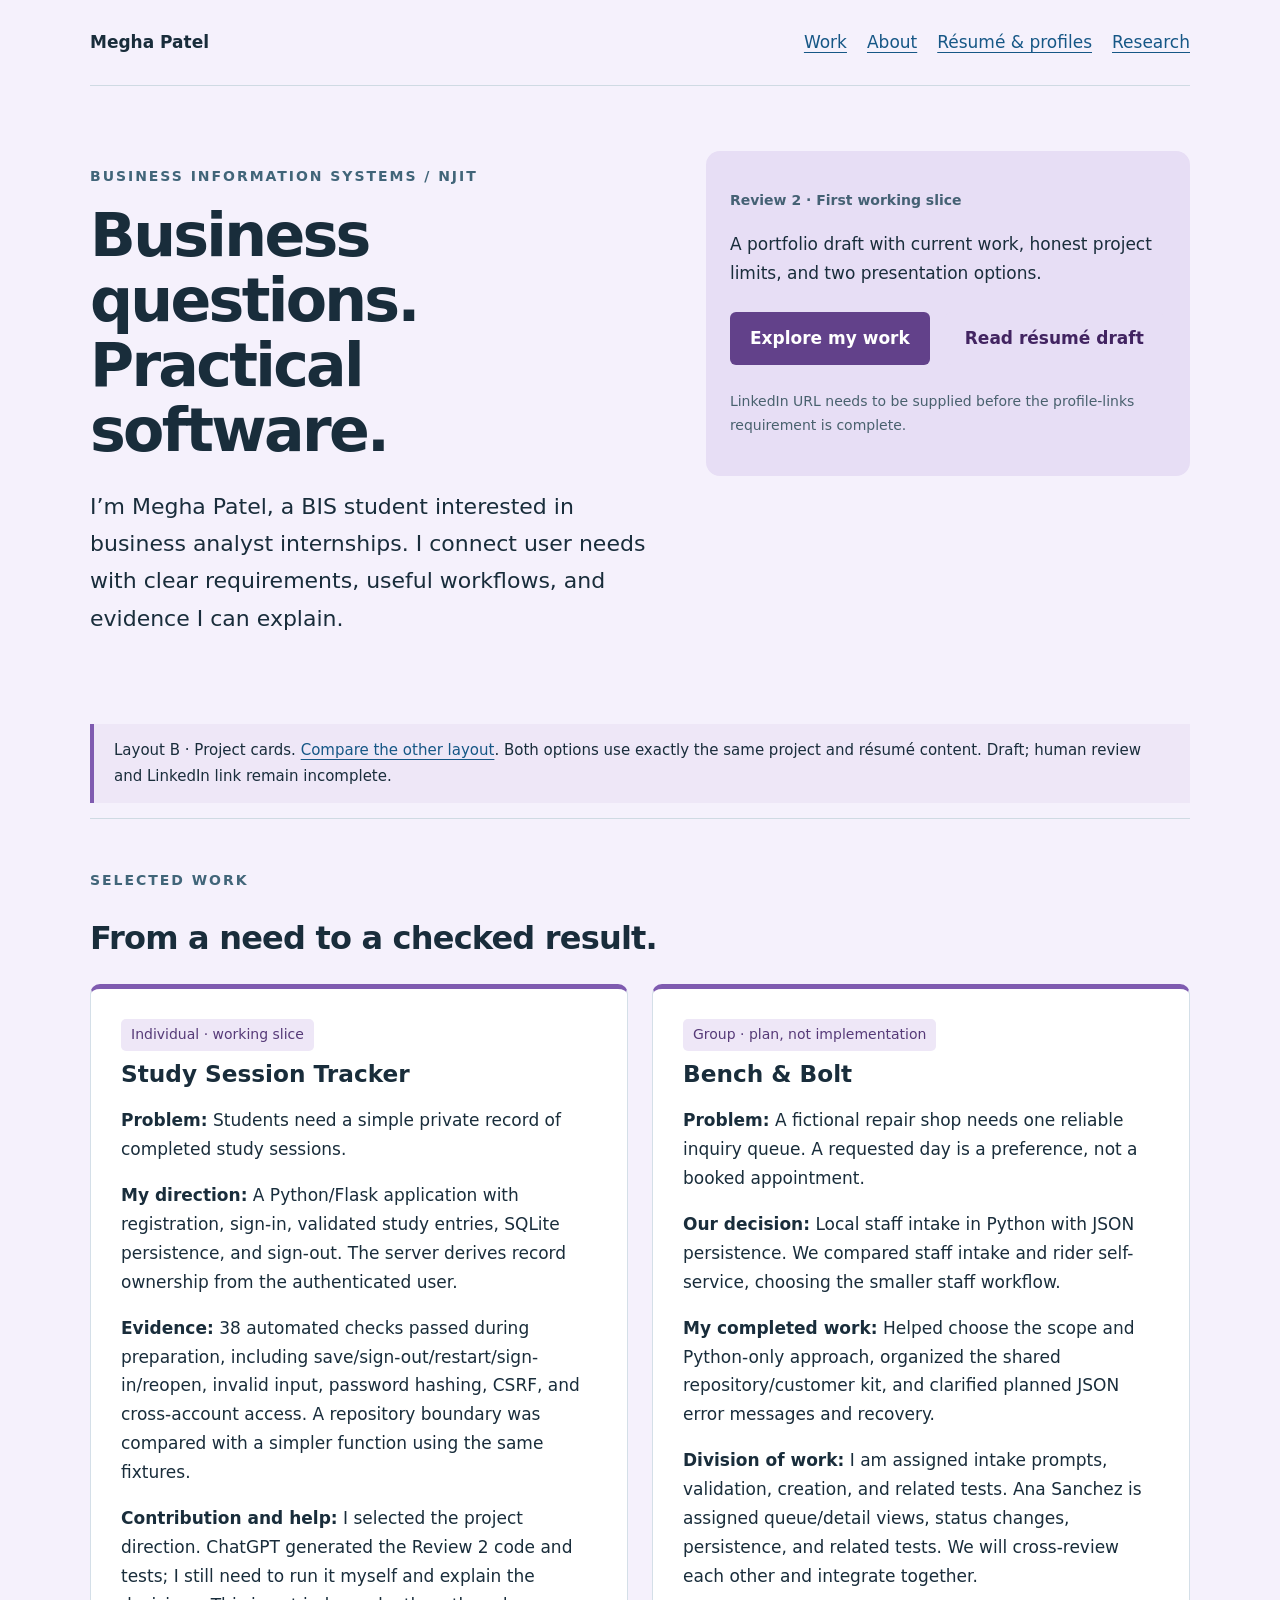
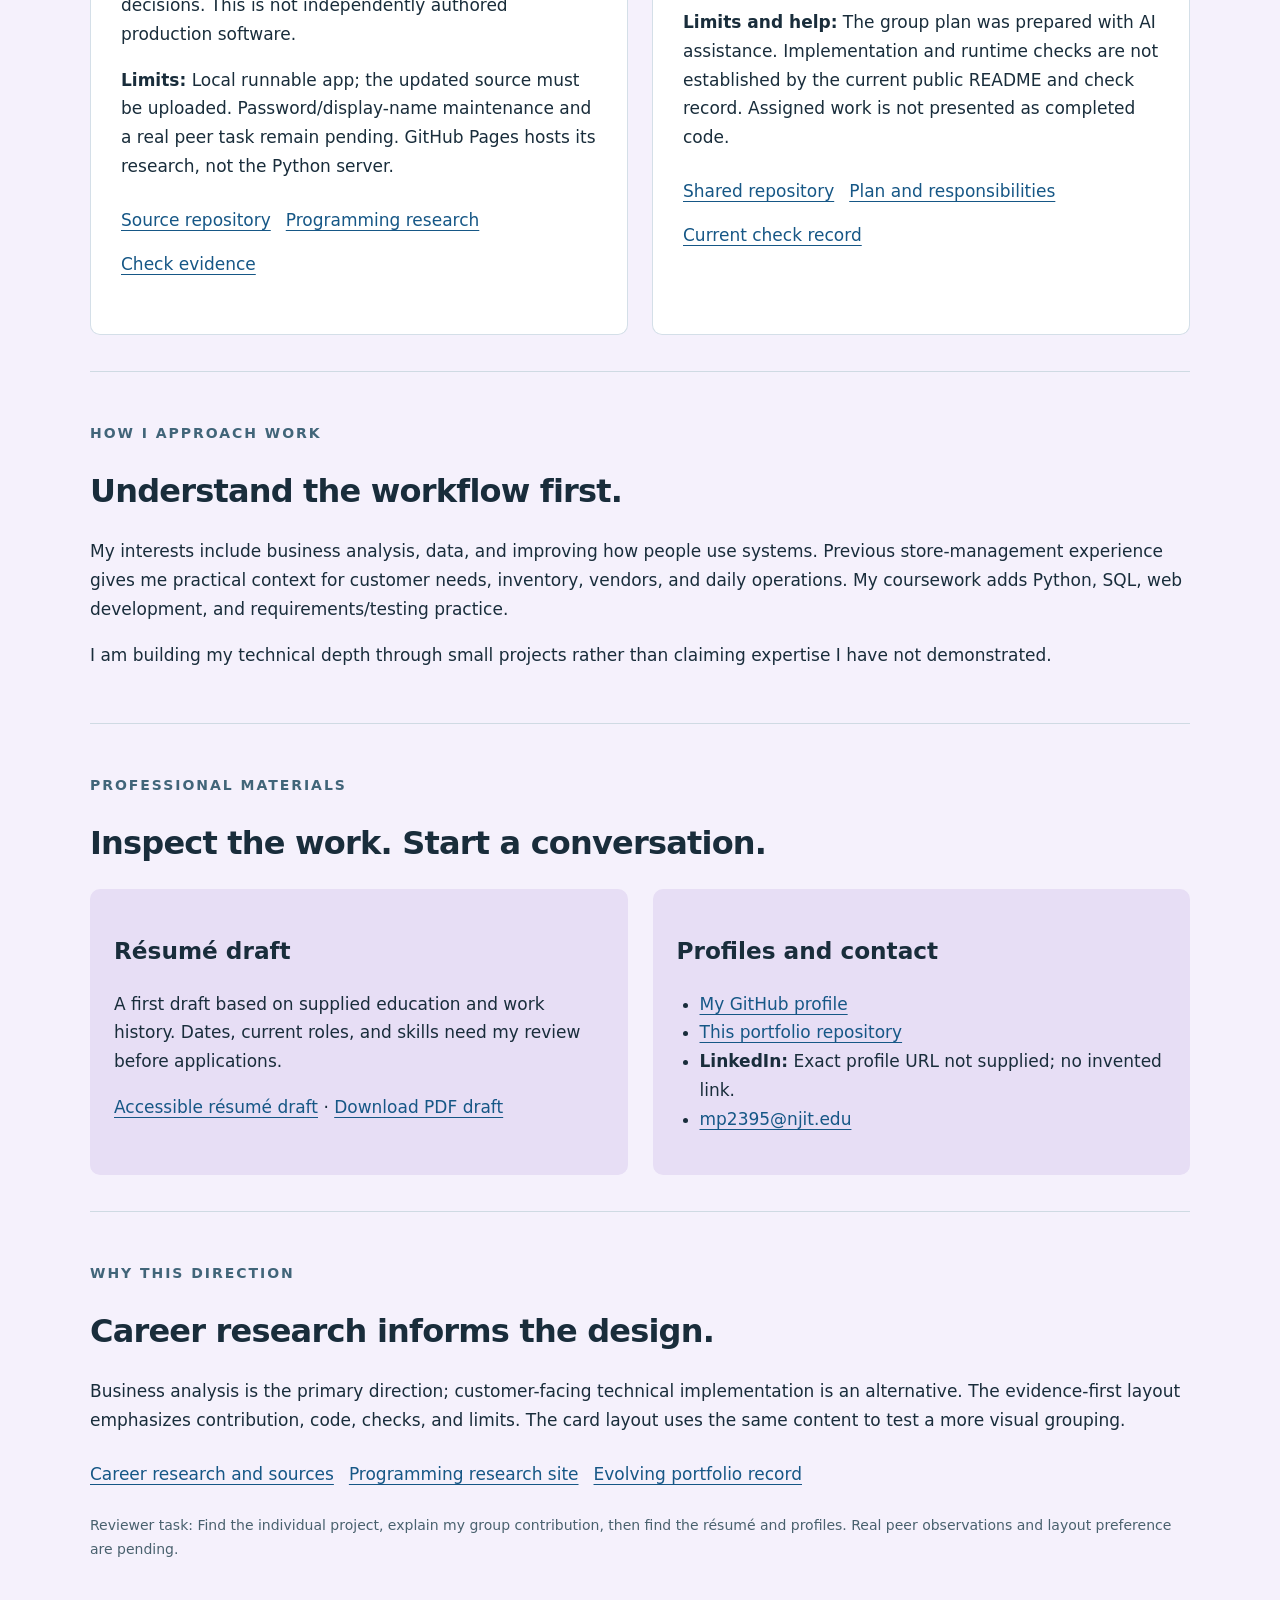
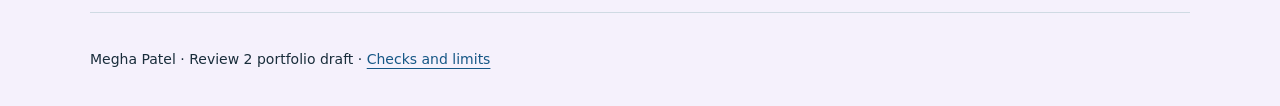
==== layout-b.html @ 58e0f4a3 "Add Review 2 portfolio layouts, resume draft, and LinkedIn" ====
<!doctype html><html lang="en"><head><meta charset="utf-8"><meta name="viewport" content="width=device-width,initial-scale=1"><meta name="description" content="Megha Patel's BIS portfolio draft: project decisions, contributions, and evidence."><title>Megha Patel · Project cards</title><link rel="stylesheet" href="style.css"></head><body class="layout-b"><a class="skip" href="#main">Skip to content</a><div class="shell"><header><a class="name" href="index.html">Megha Patel</a><nav aria-label="Main"><a href="#projects">Work</a><a href="#about">About</a><a href="#materials">Résumé &amp; profiles</a><a href="research.html">Research</a></nav></header><main id="main"><div class="hero"><div class="hero-copy"><p class="eyebrow">Business Information Systems / NJIT</p><h1>Business questions.<br>Practical software.</h1><p class="lead">I’m Megha Patel, a BIS student interested in business analyst internships. I connect user needs with clear requirements, useful workflows, and evidence I can explain.</p></div><div class="hero-actions"><p class="label">Review 2 · First working slice</p><p>A portfolio draft with current work, honest project limits, and two presentation options.</p><div class="actions"><a class="button" href="#projects">Explore my work</a><a class="button light" href="resume.html">Read résumé draft</a></div><p class="meta">LinkedIn URL needs to be supplied before the profile-links requirement is complete.</p></div></div><p class="notice">Layout B · Project cards. <a href="index.html">Compare the other layout</a>. Both options use exactly the same project and résumé content. Draft; human review and LinkedIn link remain incomplete.</p><section id="projects"><p class="eyebrow">Selected work</p><h2>From a need to a checked result.</h2><div class="projects">
<article class="project"><span class="status">Individual · working slice</span><h3>Study Session Tracker</h3><p><strong>Problem:</strong> Students need a simple private record of completed study sessions.</p><p><strong>My direction:</strong> A Python/Flask application with registration, sign-in, validated study entries, SQLite persistence, and sign-out. The server derives record ownership from the authenticated user.</p><p><strong>Evidence:</strong> 38 automated checks passed during preparation, including save/sign-out/restart/sign-in/reopen, invalid input, password hashing, CSRF, and cross-account access. A repository boundary was compared with a simpler function using the same fixtures.</p><p><strong>Contribution and help:</strong> I selected the project direction. ChatGPT generated the Review 2 code and tests; I still need to run it myself and explain the decisions. This is not independently authored production software.</p><p><strong>Limits:</strong> Local runnable app; the updated source must be uploaded. Password/display-name maintenance and a real peer task remain pending. GitHub Pages hosts its research, not the Python server.</p><div class="actions"><a href="https://github.com/mp2395/is218-creative-project">Source repository</a><a href="https://mp2395.github.io/is218-creative-project/">Programming research</a><a href="https://github.com/mp2395/is218-creative-project/blob/main/CHECKS.md">Check evidence</a></div></article>
<article class="project"><span class="status">Group · plan, not implementation</span><h3>Bench &amp; Bolt</h3><p><strong>Problem:</strong> A fictional repair shop needs one reliable inquiry queue. A requested day is a preference, not a booked appointment.</p><p><strong>Our decision:</strong> Local staff intake in Python with JSON persistence. We compared staff intake and rider self-service, choosing the smaller staff workflow.</p><p><strong>My completed work:</strong> Helped choose the scope and Python-only approach, organized the shared repository/customer kit, and clarified planned JSON error messages and recovery.</p><p><strong>Division of work:</strong> I am assigned intake prompts, validation, creation, and related tests. Ana Sanchez is assigned queue/detail views, status changes, persistence, and related tests. We will cross-review each other and integrate together.</p><p><strong>Limits and help:</strong> The group plan was prepared with AI assistance. Implementation and runtime checks are not established by the current public README and check record. Assigned work is not presented as completed code.</p><div class="actions"><a href="https://github.com/mp2395/is218-bench-and-bolt">Shared repository</a><a href="https://github.com/mp2395/is218-bench-and-bolt/blob/main/SPEC.md">Plan and responsibilities</a><a href="https://github.com/mp2395/is218-bench-and-bolt/blob/main/CHECKS.md">Current check record</a></div></article>
</div></section>
<section id="about"><p class="eyebrow">How I approach work</p><h2>Understand the workflow first.</h2><p>My interests include business analysis, data, and improving how people use systems. Previous store-management experience gives me practical context for customer needs, inventory, vendors, and daily operations. My coursework adds Python, SQL, web development, and requirements/testing practice.</p><p>I am building my technical depth through small projects rather than claiming expertise I have not demonstrated.</p></section>
<section id="materials"><p class="eyebrow">Professional materials</p><h2>Inspect the work. Start a conversation.</h2><div class="resources"><div class="resource"><h3>Résumé draft</h3><p>A first draft based on supplied education and work history. Dates, current roles, and skills need my review before applications.</p><p><a href="resume.html">Accessible résumé draft</a> · <a href="Megha_Patel_Resume_Draft.pdf">Download PDF draft</a></p></div><div class="resource"><h3>Profiles and contact</h3><ul><li><a href="https://github.com/mp2395">My GitHub profile</a></li><li><a href="https://github.com/mp2395/is218-portfolio">This portfolio repository</a></li><li><strong>LinkedIn:</strong> Exact profile URL not supplied; no invented link.</li><li><a href="mailto:mp2395@njit.edu">mp2395@njit.edu</a></li></ul></div></div></section>
<section id="research"><p class="eyebrow">Why this direction</p><h2>Career research informs the design.</h2><p>Business analysis is the primary direction; customer-facing technical implementation is an alternative. The evidence-first layout emphasizes contribution, code, checks, and limits. The card layout uses the same content to test a more visual grouping.</p><div class="actions"><a href="research.html">Career research and sources</a><a href="https://mp2395.github.io/is218-creative-project/">Programming research site</a><a href="https://github.com/mp2395/is218-portfolio/blob/main/PORTFOLIO-PLAN.md">Evolving portfolio record</a></div><p class="meta">Reviewer task: Find the individual project, explain my group contribution, then find the résumé and profiles. Real peer observations and layout preference are pending.</p></section></main><footer>Megha Patel · Review 2 portfolio draft · <a href="https://github.com/mp2395/is218-portfolio/blob/main/CHECKS.md">Checks and limits</a></footer></div></body></html>
---- style.css ----
*{box-sizing:border-box}html{scroll-behavior:smooth}body{margin:0;background:#f5f7fa;color:#192d3b;font:17px/1.7 system-ui,sans-serif}a{color:#165786;text-underline-offset:4px}a:focus-visible,button:focus-visible{outline:3px solid #a84912;outline-offset:4px}.skip{position:absolute;left:-9999px}.skip:focus{left:20px;top:10px;background:white;padding:10px;z-index:5}.shell{max-width:1160px;margin:auto;padding:0 30px}header{display:flex;justify-content:space-between;gap:25px;align-items:center;padding:28px 0;border-bottom:1px solid #cfdae3}.name{font-weight:750;text-decoration:none;color:#192d3b}nav{display:flex;gap:20px;flex-wrap:wrap}.eyebrow{font-size:14px;letter-spacing:.14em;text-transform:uppercase;color:#416579;font-weight:650}.hero{padding:65px 0 50px;max-width:900px}h1{font-size:clamp(2.6rem,5vw,4.7rem);line-height:1.08;letter-spacing:-.045em;margin:10px 0 25px}h2{font-size:2rem;line-height:1.2;letter-spacing:-.025em}h3{font-size:1.45rem;line-height:1.3}.lead{font-size:22px;max-width:720px}.actions{display:flex;gap:15px;flex-wrap:wrap;margin:25px 0}.button{display:inline-block;background:#1d526e;color:white;text-decoration:none;padding:12px 20px;border-radius:6px;font-weight:600}.button.light{background:#e1eaf1;color:#123c55}section{padding:36px 0;border-top:1px solid #cfdae3;scroll-margin-top:20px}.projects{display:grid;gap:24px}.project{background:white;padding:30px;border:1px solid #d4dfe8;border-radius:10px}.project h3{margin:8px 0 16px}.project p{max-width:80ch}.label{font-size:14px;font-weight:650;color:#456174}.status{background:#e9f0f6;color:#244b64;display:inline-block;padding:4px 10px;border-radius:5px;font-size:14px}.meta{font-size:14px;color:#49616e}.resources{display:grid;grid-template-columns:1fr 1fr;gap:25px}.resource{padding:24px;background:#e6edf3;border-radius:10px}.resource ul{padding-left:23px}footer{padding:35px 0;border-top:1px solid #cfdae3;font-size:14px}.notice{border-left:4px solid #44738b;padding:14px 20px;background:#e8eff5;font-size:15px}.layout-b{background:#f5f1fc}.layout-b .hero{max-width:100%;display:grid;grid-template-columns:1.2fr 1fr;gap:35px;align-items:start}.layout-b .hero-copy{grid-column:1}.layout-b .hero-actions{grid-column:2;background:#e7def5;padding:24px;border-radius:14px}.layout-b .projects{grid-template-columns:1fr 1fr}.layout-b .project{border-top:5px solid #7f5bb0}.layout-b .button{background:#62418a}.layout-b .button.light{background:#e7def5;color:#422461}.layout-b h1{font-size:clamp(2.5rem,4.7vw,4.1rem)}.layout-b .resource{background:#e7def5}.layout-b .status{background:#eee7f7;color:#563a78}.layout-b .notice{background:#eee7f7;border-color:#7f5bb0}@media(max-width:760px){.shell{padding:0 20px}header{flex-direction:column;align-items:flex-start}nav{gap:14px}.hero{padding:40px 0}.resources,.layout-b .projects,.layout-b .hero{grid-template-columns:1fr}.layout-b .hero-actions{grid-column:1}.project{padding:22px}.lead{font-size:20px}}@media(prefers-reduced-motion:reduce){html{scroll-behavior:auto}}@media print{nav,.actions,.notice{display:none}body{background:white}.project{break-inside:avoid}}
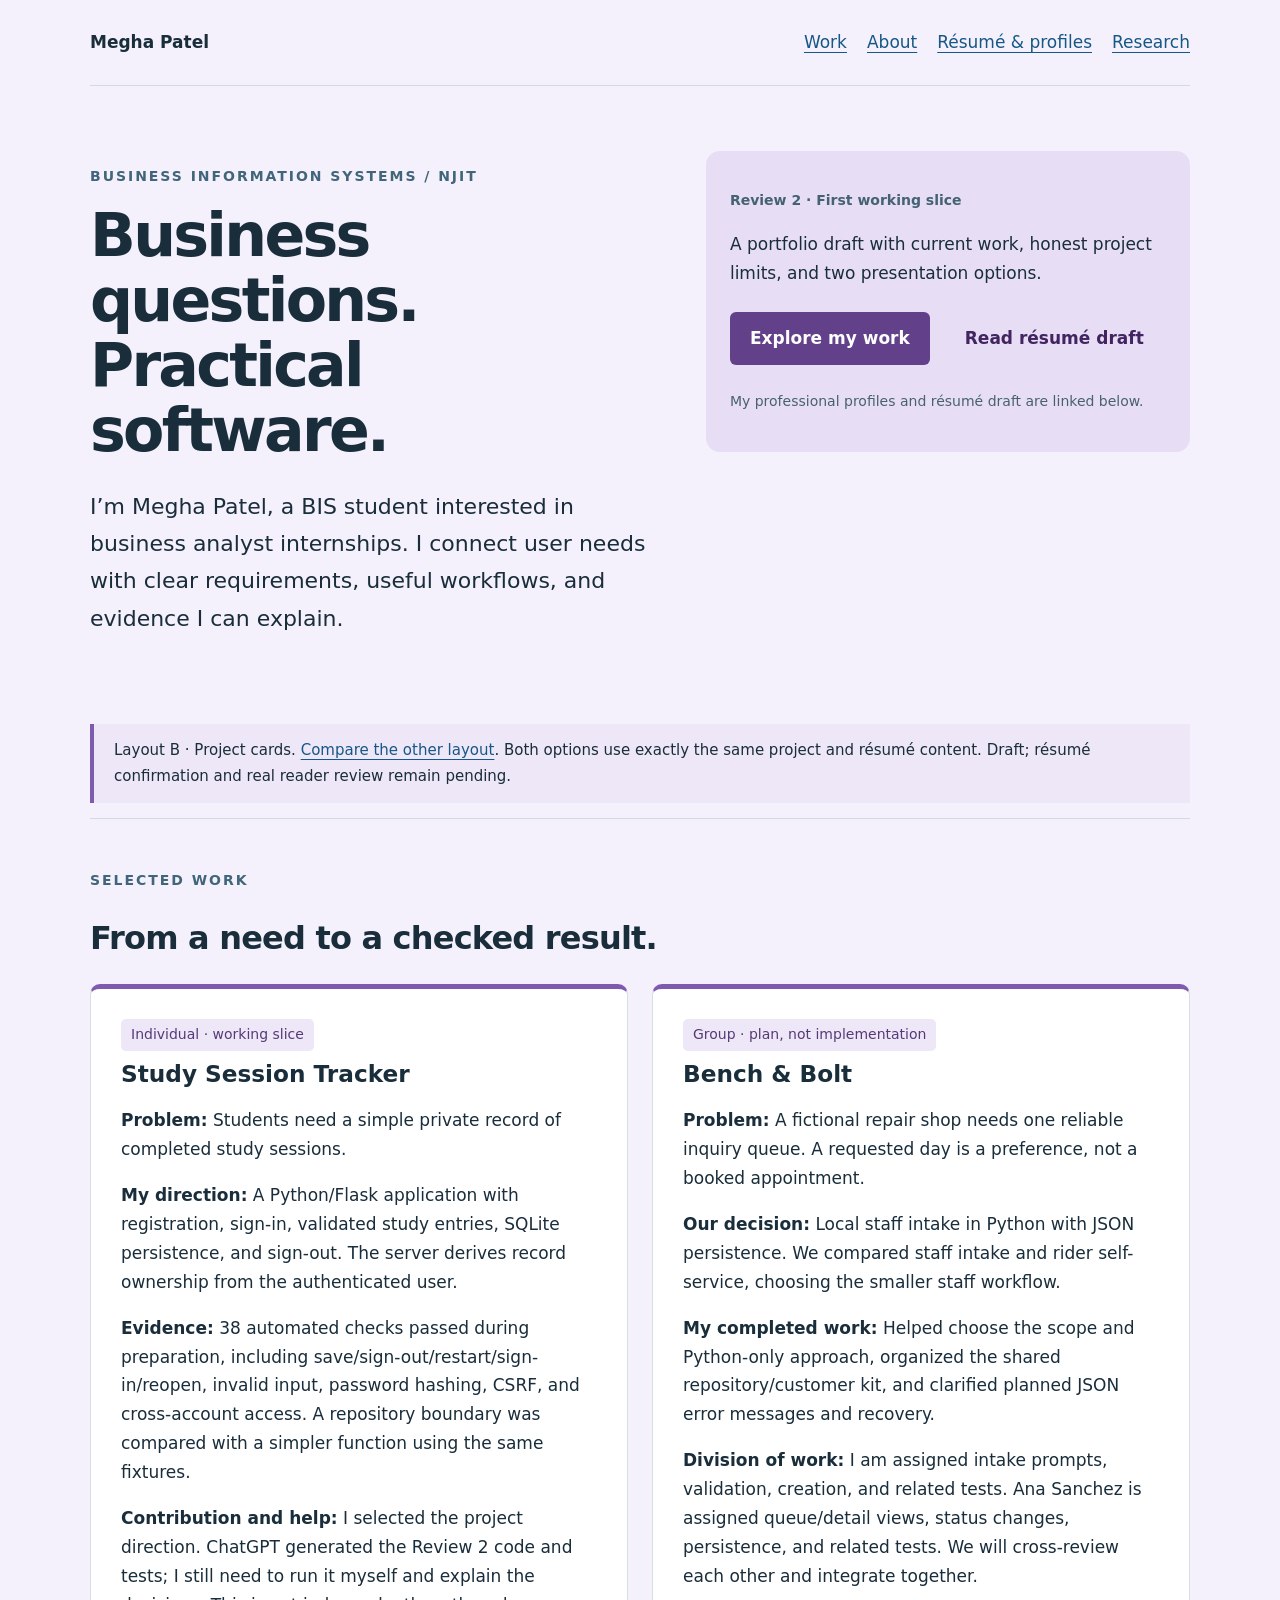
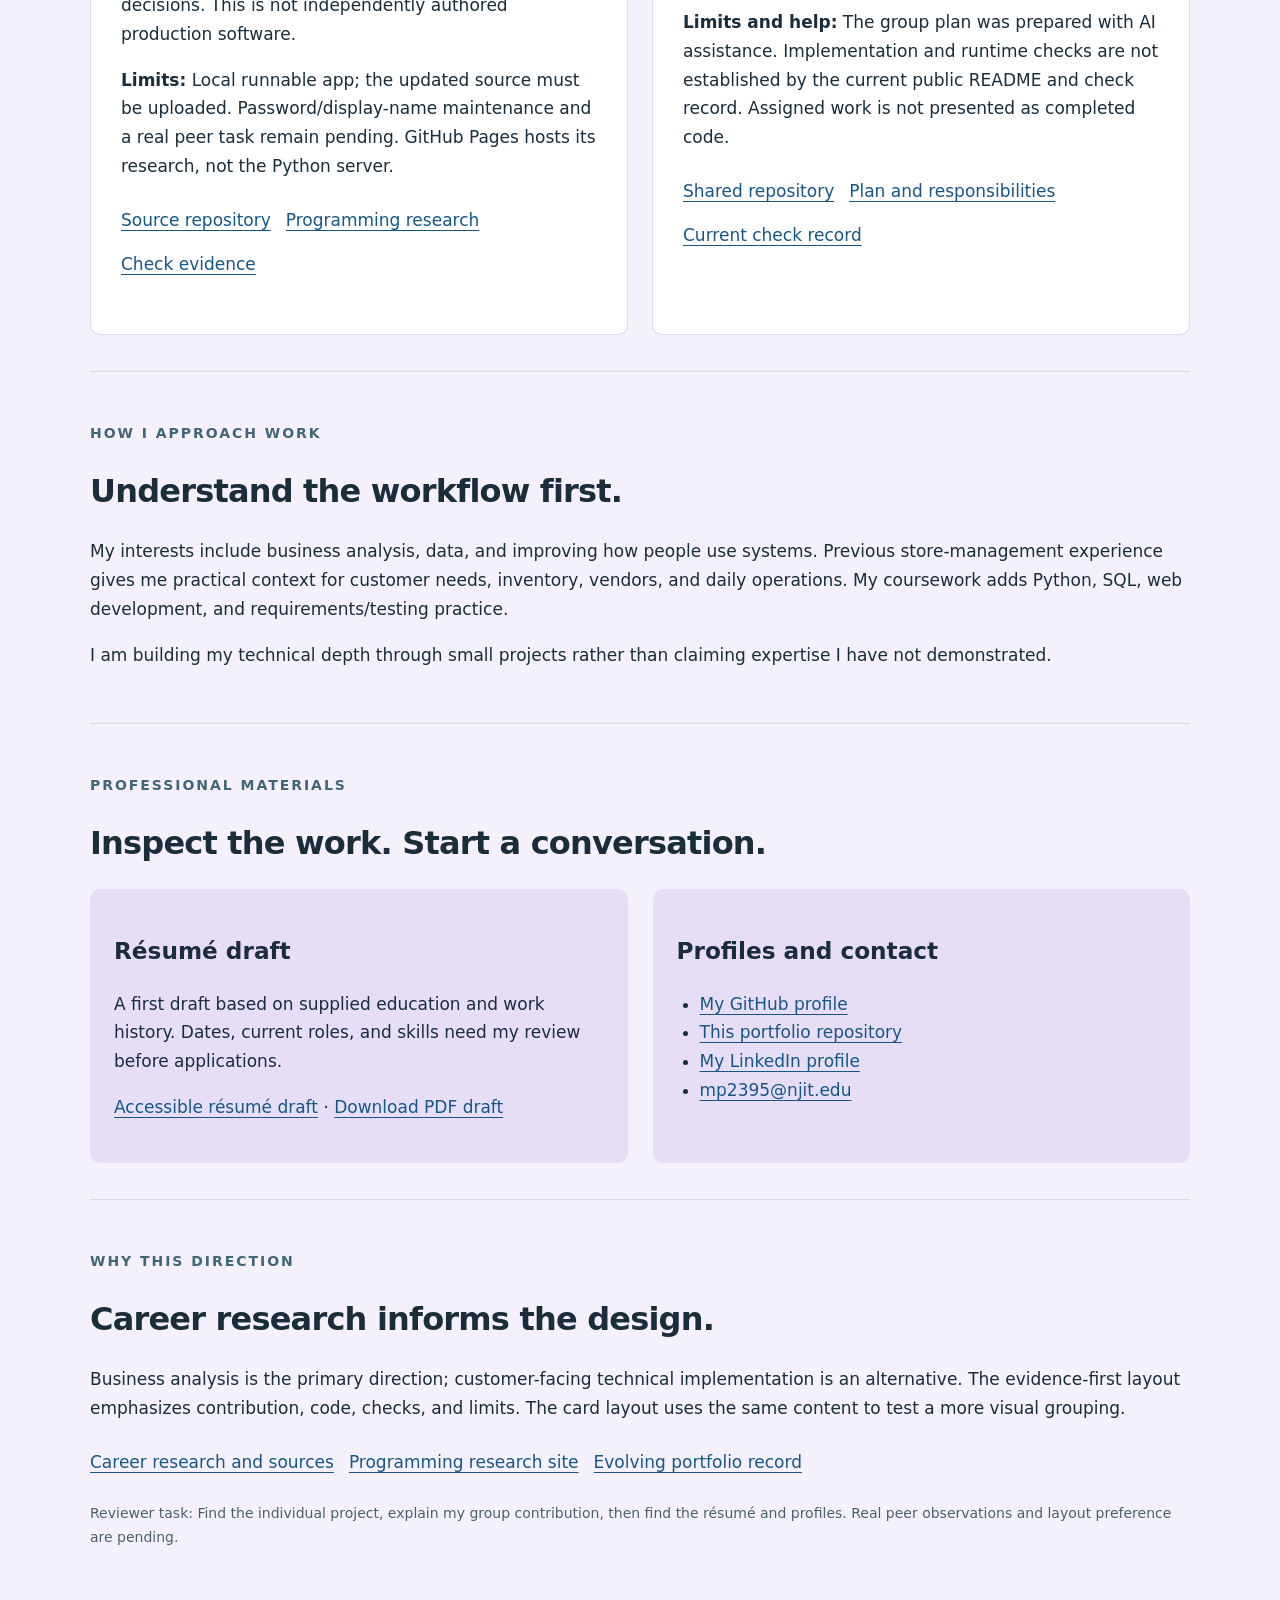
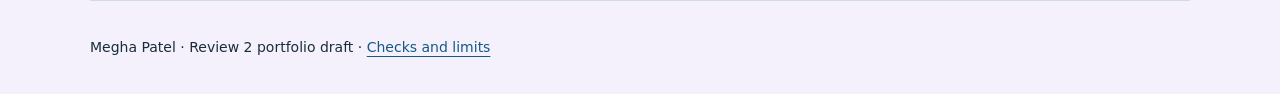
==== commit e2b0a023: "Update Review 2 portfolio and LinkedIn links" ====
--- a/layout-b.html
+++ b/layout-b.html
@@ -1,7 +1,7 @@
-<!doctype html><html lang="en"><head><meta charset="utf-8"><meta name="viewport" content="width=device-width,initial-scale=1"><meta name="description" content="Megha Patel's BIS portfolio draft: project decisions, contributions, and evidence."><title>Megha Patel · Project cards</title><link rel="stylesheet" href="style.css"></head><body class="layout-b"><a class="skip" href="#main">Skip to content</a><div class="shell"><header><a class="name" href="index.html">Megha Patel</a><nav aria-label="Main"><a href="#projects">Work</a><a href="#about">About</a><a href="#materials">Résumé &amp; profiles</a><a href="research.html">Research</a></nav></header><main id="main"><div class="hero"><div class="hero-copy"><p class="eyebrow">Business Information Systems / NJIT</p><h1>Business questions.<br>Practical software.</h1><p class="lead">I’m Megha Patel, a BIS student interested in business analyst internships. I connect user needs with clear requirements, useful workflows, and evidence I can explain.</p></div><div class="hero-actions"><p class="label">Review 2 · First working slice</p><p>A portfolio draft with current work, honest project limits, and two presentation options.</p><div class="actions"><a class="button" href="#projects">Explore my work</a><a class="button light" href="resume.html">Read résumé draft</a></div><p class="meta">LinkedIn URL needs to be supplied before the profile-links requirement is complete.</p></div></div><p class="notice">Layout B · Project cards. <a href="index.html">Compare the other layout</a>. Both options use exactly the same project and résumé content. Draft; human review and LinkedIn link remain incomplete.</p><section id="projects"><p class="eyebrow">Selected work</p><h2>From a need to a checked result.</h2><div class="projects">
+<!doctype html><html lang="en"><head><meta charset="utf-8"><meta name="viewport" content="width=device-width,initial-scale=1"><meta name="description" content="Megha Patel's BIS portfolio draft: project decisions, contributions, and evidence."><title>Megha Patel · Project cards</title><link rel="stylesheet" href="style.css"></head><body class="layout-b"><a class="skip" href="#main">Skip to content</a><div class="shell"><header><a class="name" href="index.html">Megha Patel</a><nav aria-label="Main"><a href="#projects">Work</a><a href="#about">About</a><a href="#materials">Résumé &amp; profiles</a><a href="research.html">Research</a></nav></header><main id="main"><div class="hero"><div class="hero-copy"><p class="eyebrow">Business Information Systems / NJIT</p><h1>Business questions.<br>Practical software.</h1><p class="lead">I’m Megha Patel, a BIS student interested in business analyst internships. I connect user needs with clear requirements, useful workflows, and evidence I can explain.</p></div><div class="hero-actions"><p class="label">Review 2 · First working slice</p><p>A portfolio draft with current work, honest project limits, and two presentation options.</p><div class="actions"><a class="button" href="#projects">Explore my work</a><a class="button light" href="resume.html">Read résumé draft</a></div><p class="meta">My professional profiles and résumé draft are linked below.</p></div></div><p class="notice">Layout B · Project cards. <a href="index.html">Compare the other layout</a>. Both options use exactly the same project and résumé content. Draft; résumé confirmation and real reader review remain pending.</p><section id="projects"><p class="eyebrow">Selected work</p><h2>From a need to a checked result.</h2><div class="projects">
 <article class="project"><span class="status">Individual · working slice</span><h3>Study Session Tracker</h3><p><strong>Problem:</strong> Students need a simple private record of completed study sessions.</p><p><strong>My direction:</strong> A Python/Flask application with registration, sign-in, validated study entries, SQLite persistence, and sign-out. The server derives record ownership from the authenticated user.</p><p><strong>Evidence:</strong> 38 automated checks passed during preparation, including save/sign-out/restart/sign-in/reopen, invalid input, password hashing, CSRF, and cross-account access. A repository boundary was compared with a simpler function using the same fixtures.</p><p><strong>Contribution and help:</strong> I selected the project direction. ChatGPT generated the Review 2 code and tests; I still need to run it myself and explain the decisions. This is not independently authored production software.</p><p><strong>Limits:</strong> Local runnable app; the updated source must be uploaded. Password/display-name maintenance and a real peer task remain pending. GitHub Pages hosts its research, not the Python server.</p><div class="actions"><a href="https://github.com/mp2395/is218-creative-project">Source repository</a><a href="https://mp2395.github.io/is218-creative-project/">Programming research</a><a href="https://github.com/mp2395/is218-creative-project/blob/main/CHECKS.md">Check evidence</a></div></article>
 <article class="project"><span class="status">Group · plan, not implementation</span><h3>Bench &amp; Bolt</h3><p><strong>Problem:</strong> A fictional repair shop needs one reliable inquiry queue. A requested day is a preference, not a booked appointment.</p><p><strong>Our decision:</strong> Local staff intake in Python with JSON persistence. We compared staff intake and rider self-service, choosing the smaller staff workflow.</p><p><strong>My completed work:</strong> Helped choose the scope and Python-only approach, organized the shared repository/customer kit, and clarified planned JSON error messages and recovery.</p><p><strong>Division of work:</strong> I am assigned intake prompts, validation, creation, and related tests. Ana Sanchez is assigned queue/detail views, status changes, persistence, and related tests. We will cross-review each other and integrate together.</p><p><strong>Limits and help:</strong> The group plan was prepared with AI assistance. Implementation and runtime checks are not established by the current public README and check record. Assigned work is not presented as completed code.</p><div class="actions"><a href="https://github.com/mp2395/is218-bench-and-bolt">Shared repository</a><a href="https://github.com/mp2395/is218-bench-and-bolt/blob/main/SPEC.md">Plan and responsibilities</a><a href="https://github.com/mp2395/is218-bench-and-bolt/blob/main/CHECKS.md">Current check record</a></div></article>
 </div></section>
 <section id="about"><p class="eyebrow">How I approach work</p><h2>Understand the workflow first.</h2><p>My interests include business analysis, data, and improving how people use systems. Previous store-management experience gives me practical context for customer needs, inventory, vendors, and daily operations. My coursework adds Python, SQL, web development, and requirements/testing practice.</p><p>I am building my technical depth through small projects rather than claiming expertise I have not demonstrated.</p></section>
-<section id="materials"><p class="eyebrow">Professional materials</p><h2>Inspect the work. Start a conversation.</h2><div class="resources"><div class="resource"><h3>Résumé draft</h3><p>A first draft based on supplied education and work history. Dates, current roles, and skills need my review before applications.</p><p><a href="resume.html">Accessible résumé draft</a> · <a href="Megha_Patel_Resume_Draft.pdf">Download PDF draft</a></p></div><div class="resource"><h3>Profiles and contact</h3><ul><li><a href="https://github.com/mp2395">My GitHub profile</a></li><li><a href="https://github.com/mp2395/is218-portfolio">This portfolio repository</a></li><li><strong>LinkedIn:</strong> Exact profile URL not supplied; no invented link.</li><li><a href="mailto:mp2395@njit.edu">mp2395@njit.edu</a></li></ul></div></div></section>
+<section id="materials"><p class="eyebrow">Professional materials</p><h2>Inspect the work. Start a conversation.</h2><div class="resources"><div class="resource"><h3>Résumé draft</h3><p>A first draft based on supplied education and work history. Dates, current roles, and skills need my review before applications.</p><p><a href="resume.html">Accessible résumé draft</a> · <a href="Megha_Patel_Resume_Draft.pdf">Download PDF draft</a></p></div><div class="resource"><h3>Profiles and contact</h3><ul><li><a href="https://github.com/mp2395">My GitHub profile</a></li><li><a href="https://github.com/mp2395/is218-portfolio">This portfolio repository</a></li><li><a href="https://www.linkedin.com/in/megha-patel1234/">My LinkedIn profile</a></li><li><a href="mailto:mp2395@njit.edu">mp2395@njit.edu</a></li></ul></div></div></section>
 <section id="research"><p class="eyebrow">Why this direction</p><h2>Career research informs the design.</h2><p>Business analysis is the primary direction; customer-facing technical implementation is an alternative. The evidence-first layout emphasizes contribution, code, checks, and limits. The card layout uses the same content to test a more visual grouping.</p><div class="actions"><a href="research.html">Career research and sources</a><a href="https://mp2395.github.io/is218-creative-project/">Programming research site</a><a href="https://github.com/mp2395/is218-portfolio/blob/main/PORTFOLIO-PLAN.md">Evolving portfolio record</a></div><p class="meta">Reviewer task: Find the individual project, explain my group contribution, then find the résumé and profiles. Real peer observations and layout preference are pending.</p></section></main><footer>Megha Patel · Review 2 portfolio draft · <a href="https://github.com/mp2395/is218-portfolio/blob/main/CHECKS.md">Checks and limits</a></footer></div></body></html>
